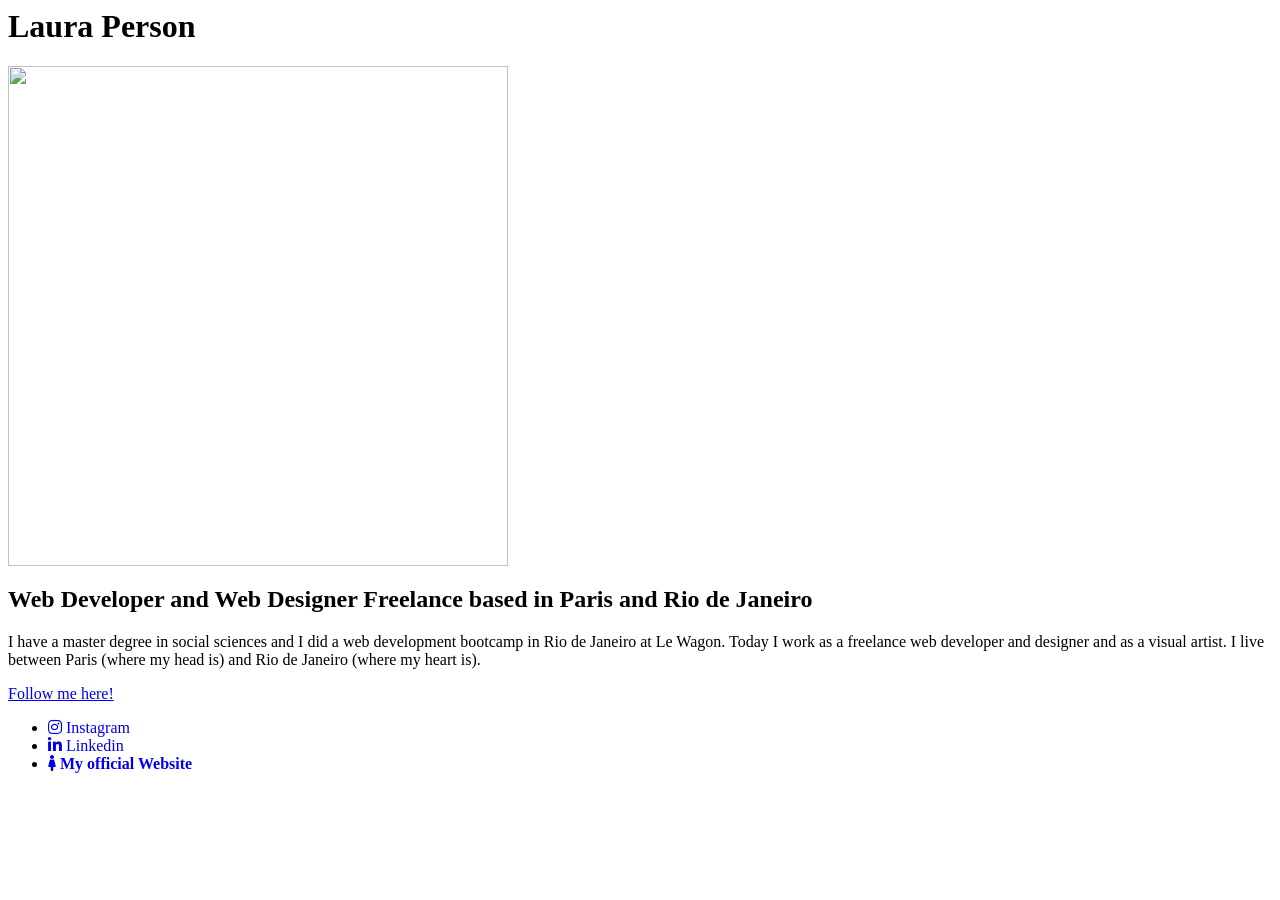
==== index.html @ ad2a5f4d "index.html" ====
<head>
  <title>Laura Person | Freelance web-developer and designer</title>
  <meta charset="utf-8">
  <link rel="stylesheet" href="https://use.fontawesome.com/releases/v5.6.3/css/all.css">



</head>
<body>
  <h1>Laura Person</h1>
  <image src="images/image_profile.JPG" width="500">
  <h2>Web Developer and Web Designer Freelance based in Paris and Rio de Janeiro</h2>
  <p>I have a master degree in social sciences and I did a web development bootcamp in Rio de Janeiro at Le Wagon. Today I work as a freelance web developer and designer and as a visual artist. I live between Paris (where my head is) and Rio de Janeiro (where my heart is).</p>
  <a href="https://www.lauraperson.dev" >Follow me here!</a>
  <ul>
    <li>
      <a href="https://www.instagram.com/laura_personne/">
        <i class="fab fa-instagram"> Instagram</i>
      </a>
    </li>
    <li>
      <a href="https://www.linkedin.com/in/laura-person-a94a8a110/">
        <i class="fab fa-linkedin-in"> Linkedin</i>
      </a>
    </li>
    <li>
      <a href="https://www.lauraperson.dev">
        <i class="fas fa-female"> My official Website</i>
      </a>
    </li>
  </ul>
</body>
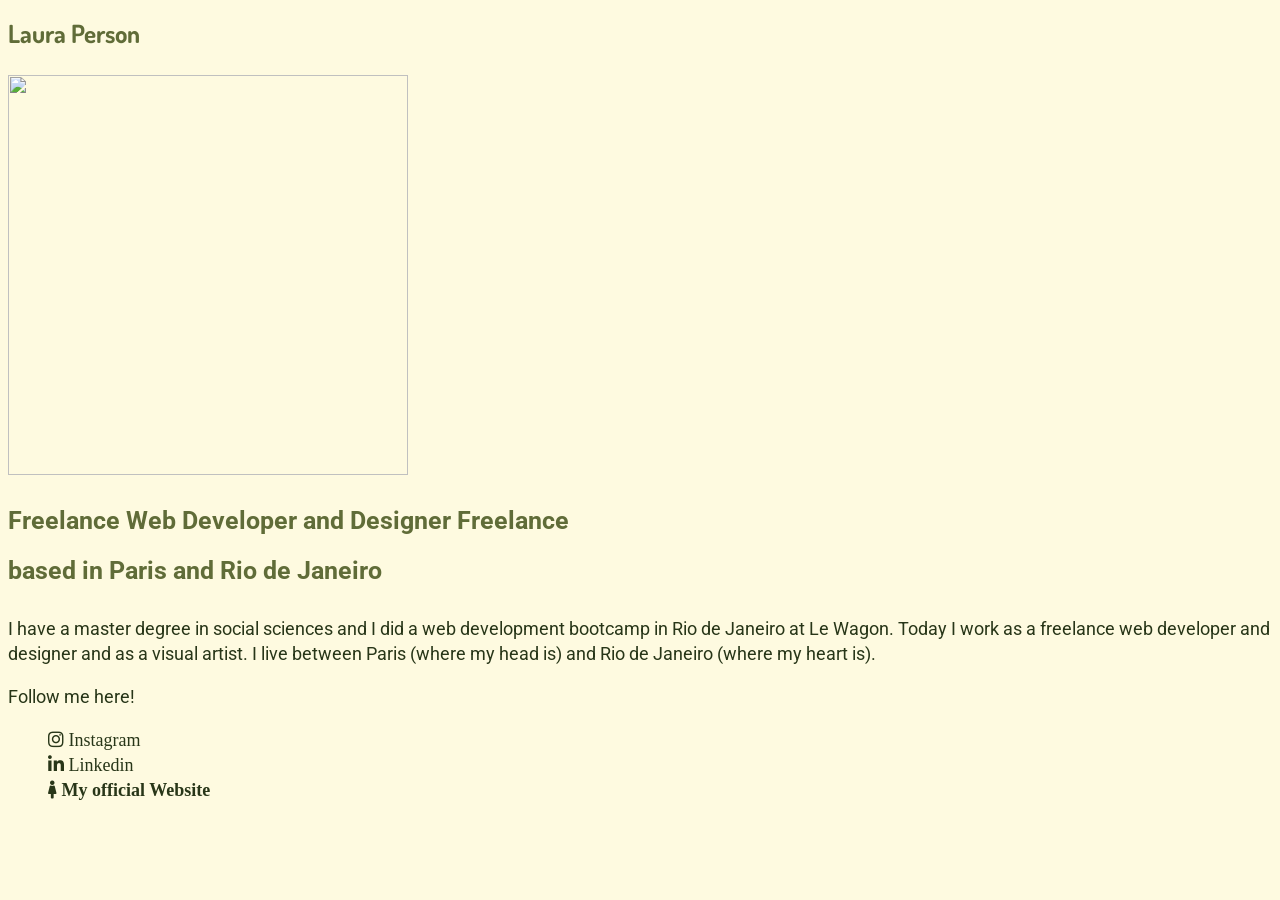
==== commit ce026e59: "Added fonts & colors to my profile page" ====
--- a/index.html
+++ b/index.html
@@ -2,14 +2,18 @@
   <title>Laura Person | Freelance web-developer and designer</title>
   <meta charset="utf-8">
   <link rel="stylesheet" href="https://use.fontawesome.com/releases/v5.6.3/css/all.css">
+  <link rel="stylesheet" href="./style.css">
+  <link rel="preconnect" href="https://fonts.gstatic.com">
+  <link href="https://fonts.googleapis.com/css2?family=Dosis:wght@200&display=swap" rel="stylesheet">
+  <link href="https://fonts.googleapis.com/css2?family=Roboto:wght@300&display=swap" rel="stylesheet">
 
 
 
 </head>
 <body>
   <h1>Laura Person</h1>
-  <image src="images/image_profile.JPG" width="500">
-  <h2>Web Developer and Web Designer Freelance based in Paris and Rio de Janeiro</h2>
+  <image src="images/image_profile.JPG" width="400">
+  <h2>Freelance Web Developer and Designer Freelance <br>based in Paris and Rio de Janeiro</h2>
   <p>I have a master degree in social sciences and I did a web development bootcamp in Rio de Janeiro at Le Wagon. Today I work as a freelance web developer and designer and as a visual artist. I live between Paris (where my head is) and Rio de Janeiro (where my heart is).</p>
   <a href="https://www.lauraperson.dev" >Follow me here!</a>
   <ul>
--- a/style.css
+++ b/style.css
@@ -0,0 +1,35 @@
+body {
+  background-color: rgb(254, 250, 224);
+  font-family: ;
+  color: rgb(40, 54, 24);
+  font-size: 18px;
+  line-height: 25px;
+  font-family: 'Roboto', sans-serif;
+}
+
+h1 {
+  color: #606C38;
+  line-height: 50px;
+  font-size: 25px;
+  font-family: 'Dosis', sans-serif;
+}
+
+h2 {
+  color: #606C38;
+  line-height: 50px;
+  font-size: 25px;
+}
+
+a {
+  text-decoration: none;
+  color: rgb(40, 54, 24);
+}
+
+
+a:hover {
+  color: #606C38;
+}
+
+ul {
+  list-style: none;
+}
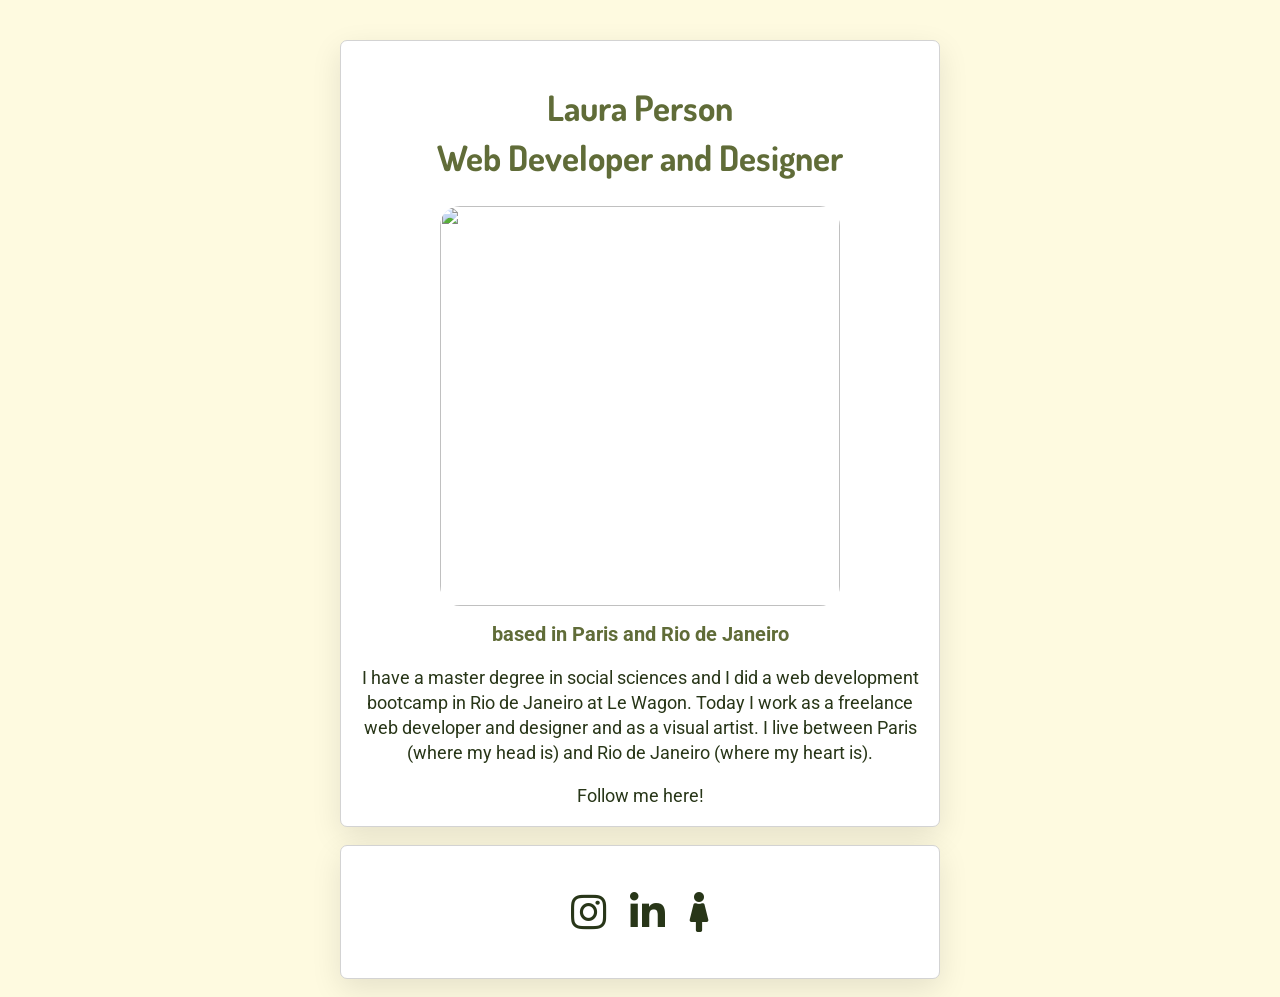
==== commit 7ccc855f: "add some divs" ====
--- a/index.html
+++ b/index.html
@@ -7,30 +7,35 @@
   <link href="https://fonts.googleapis.com/css2?family=Dosis:wght@200&display=swap" rel="stylesheet">
   <link href="https://fonts.googleapis.com/css2?family=Roboto:wght@300&display=swap" rel="stylesheet">
 
-
-
 </head>
 <body>
-  <h1>Laura Person</h1>
-  <image src="images/image_profile.JPG" width="400">
-  <h2>Freelance Web Developer and Designer Freelance <br>based in Paris and Rio de Janeiro</h2>
-  <p>I have a master degree in social sciences and I did a web development bootcamp in Rio de Janeiro at Le Wagon. Today I work as a freelance web developer and designer and as a visual artist. I live between Paris (where my head is) and Rio de Janeiro (where my heart is).</p>
-  <a href="https://www.lauraperson.dev" >Follow me here!</a>
-  <ul>
-    <li>
-      <a href="https://www.instagram.com/laura_personne/">
-        <i class="fab fa-instagram"> Instagram</i>
-      </a>
-    </li>
-    <li>
-      <a href="https://www.linkedin.com/in/laura-person-a94a8a110/">
-        <i class="fab fa-linkedin-in"> Linkedin</i>
-      </a>
-    </li>
-    <li>
-      <a href="https://www.lauraperson.dev">
-        <i class="fas fa-female"> My official Website</i>
-      </a>
-    </li>
-  </ul>
+  <div class="container">
+    <div class="card">
+      <h1><bold>Laura Person</bold><br>Web Developer and Designer</h1>
+      <img src="images/image_profile.JPG" width="400">
+      <h2>based in Paris and Rio de Janeiro</h2>
+      <p>I have a master degree in social sciences and I did a web development bootcamp in Rio de Janeiro at Le Wagon. Today I work as a freelance web developer and designer and as a visual artist. I live between Paris (where my head is) and Rio de Janeiro (where my heart is).</p>
+      <a href="https://www.lauraperson.dev" >Follow me here!</a>
+    </div>
+    <div class="card">
+      <ul>
+        <li>
+          <a href="https://www.instagram.com/laura_personne/">
+            <i class="fab fa-instagram"></i>
+          </a>
+        </li>
+        <li>
+          <a href="https://www.linkedin.com/in/laura-person-a94a8a110/">
+            <i class="fab fa-linkedin-in"></i>
+          </a>
+        </li>
+        <li>
+          <a href="https://www.lauraperson.dev">
+            <i class="fas fa-female"></i>
+          </a>
+        </li>
+      </ul>
+    </div>
+  </div>
+
 </body>
--- a/style.css
+++ b/style.css
@@ -10,14 +10,14 @@
 h1 {
   color: #606C38;
   line-height: 50px;
-  font-size: 25px;
+  font-size: 35px;
   font-family: 'Dosis', sans-serif;
 }
 
 h2 {
   color: #606C38;
-  line-height: 50px;
-  font-size: 25px;
+  line-height: 25px;
+  font-size: 20px;
 }
 
 a {
@@ -30,6 +30,45 @@
   color: #606C38;
 }
 
+image {
+  border-radius: 5px;
+}
+
+.card {
+  background-color: white;
+  border: 1px solid lightgrey;
+  border-radius: 7px;
+  box-shadow: 0px 10px 30px rgba(0, 0, 0, 0.1);
+  text-align: center;
+  padding: 3%;
+  margin-bottom: 3%;
+
+}
+
+.container {
+  width: 600px;   /* This sets the width */
+  margin: 0px auto;
+  margin-top: 40px;
+}
+
 ul {
+  padding: 0px;
+}
+
+
+ul > li {
+  display: inline-block;
+  padding: 10px;
+  font-size: 40px;
+
+}
+
+.list-inline {
   list-style: none;
 }
+
+img {
+  border-radius: 5%;
+}
+
+
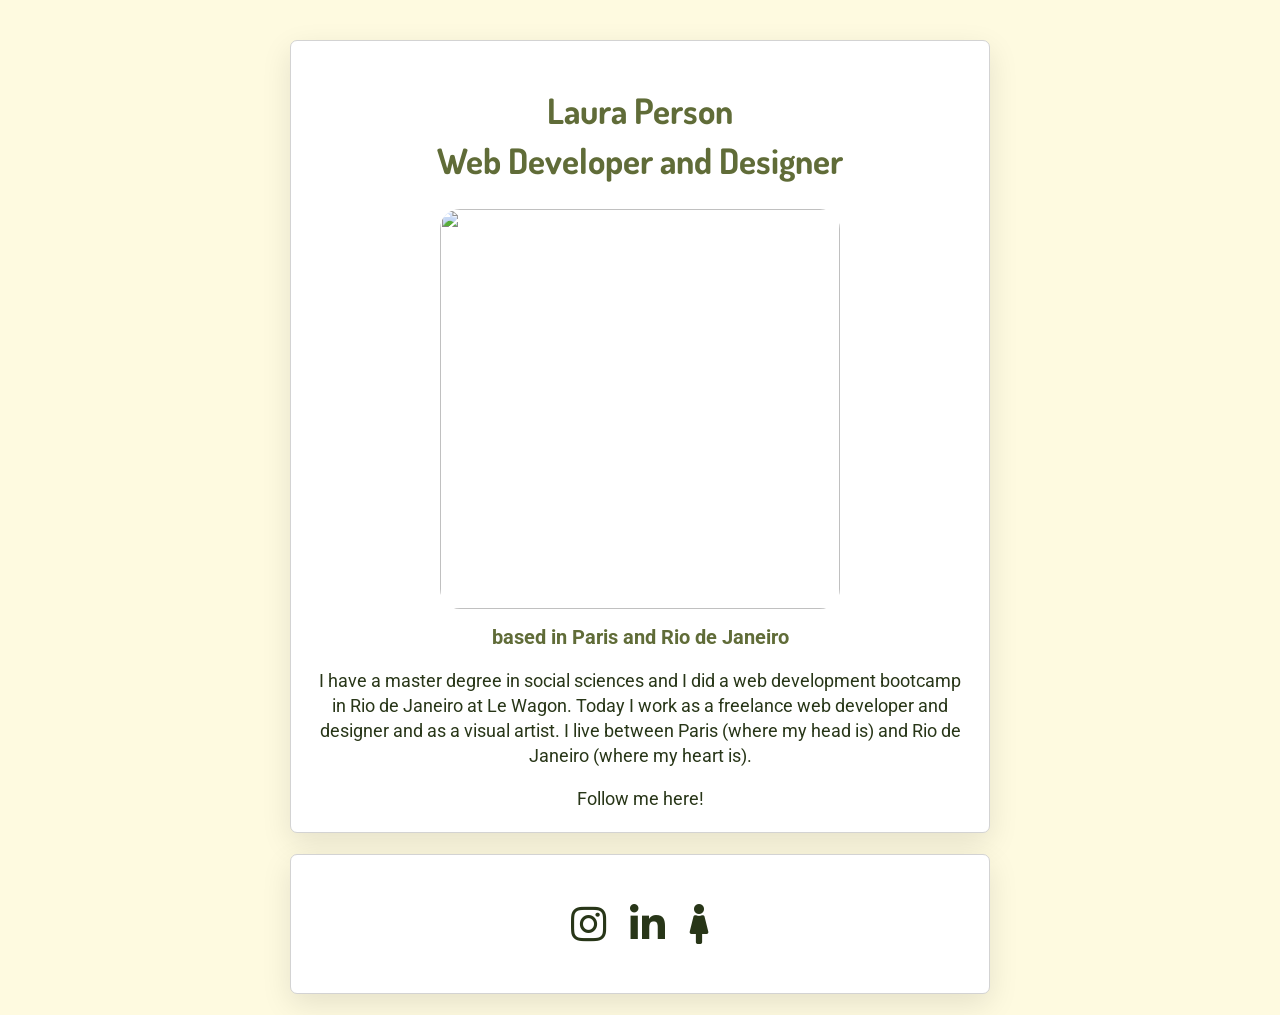
==== commit 801e8332: "media queries" ====
--- a/index.html
+++ b/index.html
@@ -6,6 +6,7 @@
   <link rel="preconnect" href="https://fonts.gstatic.com">
   <link href="https://fonts.googleapis.com/css2?family=Dosis:wght@200&display=swap" rel="stylesheet">
   <link href="https://fonts.googleapis.com/css2?family=Roboto:wght@300&display=swap" rel="stylesheet">
+  <meta name="viewport" content="width=device-width, initial-scale=1">
 
 </head>
 <body>
--- a/style.css
+++ b/style.css
@@ -30,10 +30,6 @@
   color: #606C38;
 }
 
-image {
-  border-radius: 5px;
-}
-
 .card {
   background-color: white;
   border: 1px solid lightgrey;
@@ -42,26 +38,66 @@
   text-align: center;
   padding: 3%;
   margin-bottom: 3%;
-
 }
 
-.container {
-  width: 600px;   /* This sets the width */
-  margin: 0px auto;
-  margin-top: 40px;
+
+@media (min-width: 540px) {
+  /* For a screen < 720px, this CSS will be read */
+  .container {
+    width: 700px;
+    margin: 0px auto;
+    margin-top: 40px;
+  }
+
+  ul > li {
+  display: inline-block;
+  padding: 10px;
+  font-size: 40px;
+  }
 }
+@media (max-width: 540px) {
+  /* For a screen < 540px, this CSS will be read */
+  .container {
+    width: 300px;
+    margin: 0px auto;
+    margin-top: 20px;
+  }
+
+  .card {
+    width: 270px;
+  }
+
+  img {
+    width: 200px;
+  }
+
+  h1 {
+    font-size: 20px;
+  }
+
+  h2 {
+    font-size: 16px;
+  }
+
+  body {
+    font-size: 12px;
+  }
+
+  ul > li {
+    display: inline-block;
+    padding: 10px;
+    font-size: 20px;
+  }
+}
+
+
 
 ul {
   padding: 0px;
 }
 
 
-ul > li {
-  display: inline-block;
-  padding: 10px;
-  font-size: 40px;
 
-}
 
 .list-inline {
   list-style: none;
